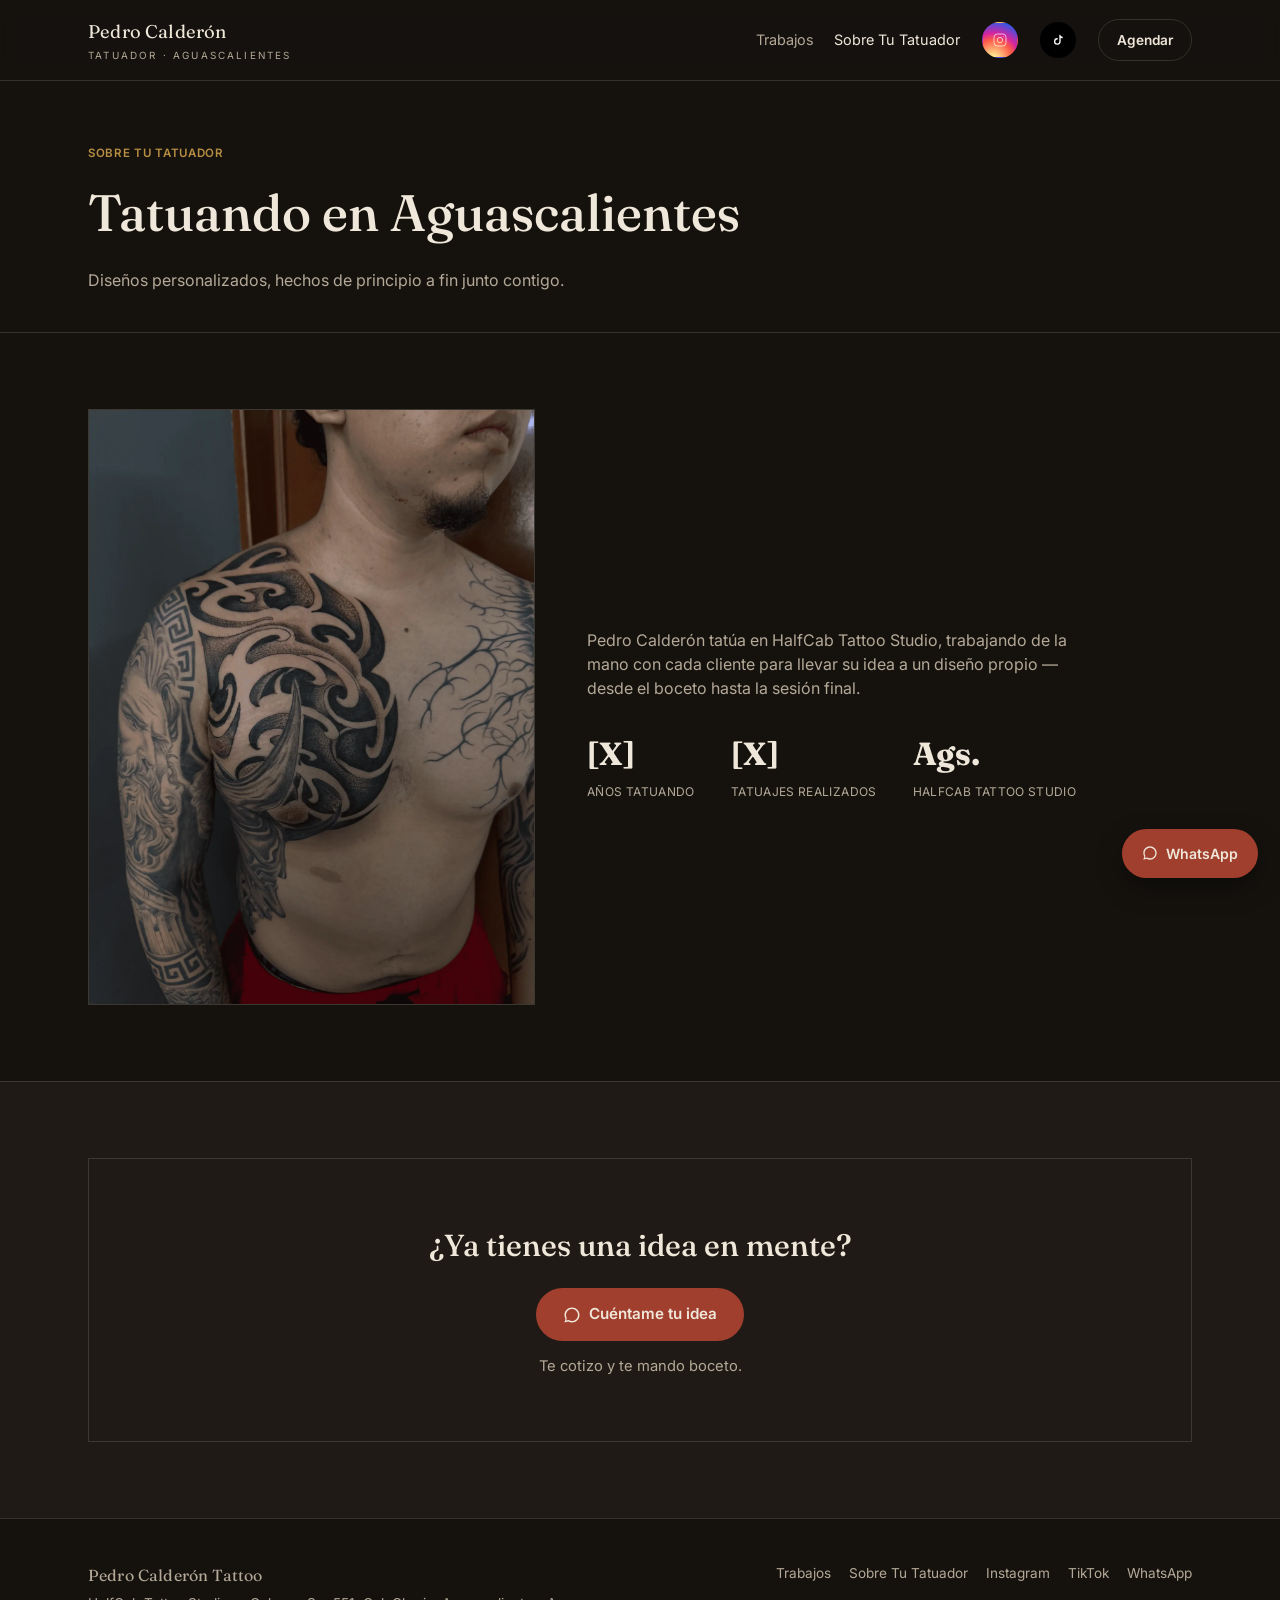
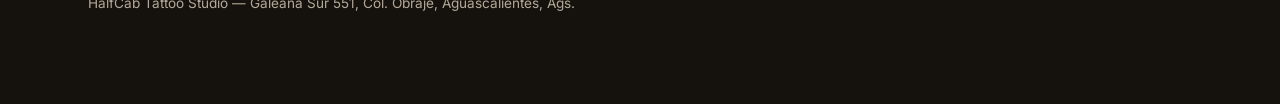
==== sobre-tu-tatuador.html @ e1757026 "style: botones de Instagram y TikTok con colores de marca Co-Authored-By: Claude Sonnet 5 <noreply@a" ====
<!DOCTYPE html>
<html lang="es-MX">
<head>
<meta charset="UTF-8">
<meta name="viewport" content="width=device-width, initial-scale=1.0">
<title>Sobre Tu Tatuador — Pedro Calderón Tattoo | Aguascalientes</title>
<meta name="description" content="Conoce a Pedro Calderón, tatuador en HalfCab Tattoo Studio, Aguascalientes. Diseños personalizados de principio a fin.">
<meta name="robots" content="index, follow">
<link rel="preconnect" href="https://fonts.googleapis.com">
<link rel="preconnect" href="https://fonts.gstatic.com" crossorigin>
<link href="https://fonts.googleapis.com/css2?family=Fraunces:ital,opsz,wght@0,9..144,400;0,9..144,500;0,9..144,600;1,9..144,500&family=Inter:wght@400;500;600;700&display=swap" rel="stylesheet">
<link rel="stylesheet" href="style.css">

<meta property="og:title" content="Sobre Tu Tatuador — Pedro Calderón Tattoo">
<meta property="og:description" content="Conoce a Pedro Calderón, tatuador en HalfCab Tattoo Studio, Aguascalientes.">
<meta property="og:image" content="https://pedrocalderontattoo.com.mx/gallery/tatuaje-tribal-hombro-pecho-aguascalientes.webp">
<meta property="og:type" content="website">
<meta property="og:url" content="https://pedrocalderontattoo.com.mx/sobre-tu-tatuador.html">
</head>
<body>

<header>
  <div class="wrap">
    <nav>
      <a class="wordmark" href="index.html">Pedro Calderón<span>TATUADOR · AGUASCALIENTES</span></a>
      <div class="nav-links">
        <div class="nav-text-links">
          <a href="trabajos.html">Trabajos</a>
          <a href="sobre-tu-tatuador.html" class="active">Sobre Tu Tatuador</a>
        </div>
        <a class="icon-link ig" href="https://www.instagram.com/pedrocaldentattoo/" target="_blank" rel="noopener" aria-label="Instagram">
          <svg viewBox="0 0 24 24"><rect x="3" y="3" width="18" height="18" rx="5"/><circle cx="12" cy="12" r="4"/><circle cx="17.2" cy="6.8" r="0.6" fill="currentColor" stroke="none"/></svg>
        </a>
        <a class="icon-link tiktok" href="https://www.tiktok.com/@pedrocalderontattoo" target="_blank" rel="noopener" aria-label="TikTok">
          <svg viewBox="0 0 24 24"><path d="M14 4v10.2a3 3 0 1 1-2.4-2.94V9.2A5 5 0 1 0 16 14V8.6a6 6 0 0 0 3 .8V7.3a4 4 0 0 1-2.6-1.3A4 4 0 0 1 15.4 4H14z"/></svg>
        </a>
        <a class="btn ghost" href="index.html#agendar" style="padding:10px 18px;font-size:0.85rem;">Agendar</a>
      </div>
    </nav>
  </div>
</header>

<section class="page-head">
  <div class="wrap">
    <div class="eyebrow">SOBRE TU TATUADOR</div>
    <h1>Tatuando en Aguascalientes</h1>
    <p>Diseños personalizados, hechos de principio a fin junto contigo.</p>
  </div>
</section>

<section class="section">
  <div class="wrap about-grid">
    <div class="about-art">
      <img src="gallery/tatuaje-tribal-hombro-pecho-aguascalientes.webp" alt="Tatuaje tribal blackwork en hombro y pecho, por Pedro Calderón" loading="lazy">
    </div>
    <div class="about">
      <p>Pedro Calderón tatúa en HalfCab Tattoo Studio, trabajando de la mano con cada cliente para llevar su idea a un diseño propio — desde el boceto hasta la sesión final.</p>
      <div class="stat-row">
        <div class="stat"><b>[X]</b><span>AÑOS TATUANDO</span></div>
        <div class="stat"><b>[X]</b><span>TATUAJES REALIZADOS</span></div>
        <div class="stat"><b>Ags.</b><span>HALFCAB TATTOO STUDIO</span></div>
      </div>
    </div>
  </div>
</section>

<section class="section" style="background:var(--bg-alt);border-top:1px solid var(--line);">
  <div class="wrap">
    <div class="cta-band">
      <h3>¿Ya tienes una idea en mente?</h3>
      <a class="btn" href="https://wa.me/524491995049?text=Hola%20Pedro%2C%20vi%20tu%20p%C3%A1gina%20y%20quiero%20agendar%20una%20cita" target="_blank" rel="noopener">
        <svg width="18" height="18" viewBox="0 0 24 24" fill="currentColor"><path d="M12 2C6.48 2 2 6.48 2 12c0 1.85.5 3.58 1.36 5.08L2 22l5.1-1.34A9.94 9.94 0 0 0 12 22c5.52 0 10-4.48 10-10S17.52 2 12 2zm0 18c-1.6 0-3.1-.44-4.38-1.2l-.31-.19-3.03.8.81-2.95-.2-.3A7.94 7.94 0 0 1 4 12c0-4.41 3.59-8 8-8s8 3.59 8 8-3.59 8-8 8z"/></svg>
        Cuéntame tu idea
      </a>
      <p class="cta-note">Te cotizo y te mando boceto.</p>
    </div>
  </div>
</section>

<footer>
  <div class="wrap foot-grid">
    <div>
      <div class="wordmark" style="font-size:1rem;">Pedro Calderón Tattoo</div>
      <p style="margin:6px 0 0;">HalfCab Tattoo Studio — Galeana Sur 551, Col. Obraje, Aguascalientes, Ags.</p>
    </div>
    <div class="foot-links">
      <a href="trabajos.html">Trabajos</a>
      <a href="sobre-tu-tatuador.html">Sobre Tu Tatuador</a>
      <a href="https://www.instagram.com/pedrocaldentattoo/" target="_blank" rel="noopener">Instagram</a>
      <a href="https://www.tiktok.com/@pedrocalderontattoo" target="_blank" rel="noopener">TikTok</a>
      <a href="https://wa.me/524491995049" target="_blank" rel="noopener">WhatsApp</a>
    </div>
  </div>
</footer>

<a class="fab" href="https://wa.me/524491995049?text=Hola%20Pedro%2C%20vi%20tu%20p%C3%A1gina%20y%20quiero%20agendar%20una%20cita" target="_blank" rel="noopener">
  <svg width="16" height="16" viewBox="0 0 24 24" fill="currentColor"><path d="M12 2C6.48 2 2 6.48 2 12c0 1.85.5 3.58 1.36 5.08L2 22l5.1-1.34A9.94 9.94 0 0 0 12 22c5.52 0 10-4.48 10-10S17.52 2 12 2zm0 18c-1.6 0-3.1-.44-4.38-1.2l-.31-.19-3.03.8.81-2.95-.2-.3A7.94 7.94 0 0 1 4 12c0-4.41 3.59-8 8-8s8 3.59 8 8-3.59 8-8 8z"/></svg>
  WhatsApp
</a>

</body>
</html>
---- style.css ----
:root{
  --bg:#15120e;
  --bg-alt:#1f1a15;
  --ink:#efe7d9;
  --ink-dim:#b4a998;
  --accent:#a13f2e;
  --accent-soft:#c05a44;
  --brass:#b78e42;
  --line:rgba(239,231,217,0.14);
  --font-display:'Fraunces', Georgia, 'Times New Roman', serif;
  --font-body:'Inter', -apple-system, BlinkMacSystemFont, 'Segoe UI', Roboto, sans-serif;
}
@media (prefers-color-scheme: dark){
  :root:not([data-theme="light"]){
    --bg:#15120e; --bg-alt:#1f1a15; --ink:#efe7d9; --ink-dim:#b4a998;
    --accent:#a13f2e; --accent-soft:#c05a44; --brass:#b78e42; --line:rgba(239,231,217,0.14);
  }
}
:root[data-theme="dark"]{
  --bg:#15120e; --bg-alt:#1f1a15; --ink:#efe7d9; --ink-dim:#b4a998;
  --accent:#a13f2e; --accent-soft:#c05a44; --brass:#b78e42; --line:rgba(239,231,217,0.14);
}
*{box-sizing:border-box;}
html{scroll-behavior:smooth;}
body{
  margin:0;
  background:var(--bg);
  color:var(--ink);
  font-family:var(--font-body);
  line-height:1.5;
  overflow-x:hidden;
}
img,svg,video{max-width:100%;display:block;}
a{color:inherit;}
.wrap{max-width:1160px;margin:0 auto;padding:0 28px;}
.eyebrow{
  font-size:0.72rem;
  letter-spacing:0.06em;
  color:var(--brass);
  font-weight:600;
}
h1,h2,h3{font-family:var(--font-display);font-weight:500;margin:0;color:var(--ink);}
.btn{
  display:inline-flex;
  align-items:center;
  gap:8px;
  padding:14px 26px;
  border-radius:999px;
  background:var(--accent);
  color:var(--ink);
  text-decoration:none;
  font-weight:600;
  font-size:0.95rem;
  border:1px solid transparent;
  transition:background .2s ease, transform .2s ease;
}
.btn:hover{background:var(--accent-soft);transform:translateY(-1px);}
.btn.ghost{
  background:transparent;
  border:1px solid var(--line);
  color:var(--ink);
}
.btn.ghost:hover{border-color:var(--brass);}
.btn svg{width:18px;height:18px;}

/* NAV */
header{
  position:sticky;top:0;z-index:40;
  background:rgba(21,18,14,0.86);
  backdrop-filter:blur(8px);
  border-bottom:1px solid var(--line);
}
nav{
  display:flex;align-items:center;justify-content:space-between;
  padding:18px 0;flex-wrap:wrap;gap:14px;
}
.wordmark{
  font-family:var(--font-display);
  font-size:1.15rem;
  letter-spacing:0.01em;
  text-decoration:none;
}
.wordmark span{display:block;font-family:var(--font-body);font-size:0.62rem;letter-spacing:0.22em;color:var(--ink-dim);margin-top:2px;}
.nav-links{display:flex;align-items:center;gap:22px;flex-wrap:wrap;}
.nav-text-links{display:flex;gap:20px;align-items:center;}
.nav-text-links a{text-decoration:none;font-size:0.9rem;color:var(--ink-dim);transition:color .2s ease;}
.nav-text-links a:hover,.nav-text-links a.active{color:var(--ink);}
.icon-link{
  width:36px;height:36px;border:1px solid var(--line);border-radius:50%;
  display:flex;align-items:center;justify-content:center;
  text-decoration:none;transition:border-color .2s ease;
}
.icon-link:hover{border-color:var(--brass);}
.icon-link svg{width:16px;height:16px;stroke:var(--ink);fill:none;}

/* Brand-colored platform buttons */
.icon-link.ig{
  border-color:transparent;
  background:radial-gradient(circle at 30% 107%, #fdf497 0%, #fdf497 5%, #fd5949 45%, #d6249f 60%, #285aeb 90%);
}
.icon-link.ig svg{stroke:#fff;}
.icon-link.ig svg circle[fill="currentColor"]{fill:#fff;}
.icon-link.tiktok{
  border-color:transparent;
  background:#000;
}
.icon-link.tiktok svg{stroke:none;fill:#fff;}
.icon-link.ig:hover,.icon-link.tiktok:hover{border-color:transparent;transform:translateY(-1px);}

/* HERO (home) */
.hero{
  padding:88px 0 70px;
  position:relative;
}
.hero-grid{
  display:grid;
  grid-template-columns:1.1fr 0.9fr;
  gap:48px;
  align-items:center;
}
.hero h1{
  font-size:clamp(2.6rem,5vw,4.1rem);
  line-height:1.04;
  margin:14px 0 22px;
}
.hero p{
  color:var(--ink-dim);
  font-size:1.05rem;
  max-width:46ch;
  margin:0 0 30px;
}
.hero-cta{display:flex;gap:14px;flex-wrap:wrap;}
.hero-art{
  position:relative;
  aspect-ratio:4/5;
  background:var(--bg-alt);
  border:1px solid var(--line);
  transform:rotate(1.2deg);
  overflow:hidden;
}
.hero-art img{width:100%;height:100%;object-fit:cover;}

/* PAGE HEAD (Trabajos / Sobre Tu Tatuador) */
.page-head{padding:64px 0 40px;border-bottom:1px solid var(--line);}
.page-head h1{font-size:clamp(2.2rem,4vw,3.2rem);margin:12px 0 0;}
.page-head p{color:var(--ink-dim);max-width:56ch;margin:16px 0 0;font-size:1rem;}

/* SECTION HEADS */
.section{padding:76px 0;}
.section-head{
  display:flex;justify-content:space-between;align-items:flex-end;
  gap:20px;margin-bottom:38px;border-bottom:1px solid var(--line);padding-bottom:22px;
}
.section-head h2{font-size:clamp(1.7rem,3vw,2.3rem);}
.section-head p{color:var(--ink-dim);max-width:38ch;font-size:0.92rem;margin:6px 0 0;}

/* GALLERY — masonry via CSS columns, fed from gallery.json */
.gallery{
  column-count:2;
  column-gap:2px;
}
@media (min-width:700px){
  .gallery{column-count:3;}
}
.g-item{
  break-inside:avoid;
  margin-bottom:2px;
  position:relative;
  overflow:hidden;
  background:var(--bg-alt);
}
.g-item img,.g-item video{
  width:100%;
  height:auto;
  display:block;
  transition:transform .35s ease;
}
.g-item:hover img,.g-item:hover video{transform:scale(1.035);}
.g-item .cap{
  position:absolute;bottom:0;left:0;right:0;
  padding:22px 12px 10px;
  font-size:0.7rem;color:var(--ink);letter-spacing:0.03em;
  background:linear-gradient(to top, rgba(0,0,0,0.65), transparent);
  opacity:0;transition:opacity .25s ease;
}
.g-item:hover .cap{opacity:1;}
.gallery-note{
  margin-top:16px;font-size:0.8rem;color:var(--ink-dim);font-style:italic;
}
.gallery-empty{
  color:var(--ink-dim);font-size:0.9rem;padding:40px 0;text-align:center;
  border:1px dashed var(--line);
}

/* ABOUT / SOBRE TU TATUADOR */
.about-grid{
  display:grid;grid-template-columns:0.85fr 1.15fr;gap:52px;align-items:center;
}
.about-art{
  aspect-ratio:3/4;background:var(--bg-alt);border:1px solid var(--line);
  overflow:hidden;
}
.about-art img{width:100%;height:100%;object-fit:cover;}
.about p{color:var(--ink-dim);font-size:1rem;max-width:52ch;}
.stat-row{display:flex;gap:36px;margin-top:30px;flex-wrap:wrap;}
.stat b{display:block;font-family:var(--font-display);font-size:2rem;color:var(--ink);}
.stat span{font-size:0.75rem;color:var(--ink-dim);letter-spacing:0.03em;}

/* UBICACIÓN */
.location-grid{
  display:grid;grid-template-columns:1fr 1fr;gap:2px;background:var(--line);
  border:1px solid var(--line);
}
.location-map{aspect-ratio:4/3;background:var(--bg-alt);}
.location-map iframe{width:100%;height:100%;border:0;filter:grayscale(0.25) contrast(1.05);}
.location-info{background:var(--bg-alt);padding:36px;display:flex;flex-direction:column;justify-content:center;gap:16px;}
.location-info h3{font-size:1.4rem;font-weight:500;}
.location-info p{color:var(--ink-dim);font-size:0.95rem;margin:0;}
.location-info .btn{width:fit-content;}

/* SÍGUEME — simplified: icon + link + handle only */
.social-simple-grid{display:flex;gap:40px;flex-wrap:wrap;}
.social-simple{display:flex;align-items:center;gap:16px;text-decoration:none;}
.social-simple .icon-link{width:54px;height:54px;flex-shrink:0;}
.social-simple .icon-link svg{width:22px;height:22px;}
.social-simple-label b{display:block;font-family:var(--font-display);font-size:1.1rem;font-weight:500;}
.social-simple-label span{display:block;color:var(--ink-dim);font-size:0.88rem;margin-top:2px;}
.social-simple:hover .icon-link{border-color:var(--brass);}
.social-simple:hover .social-simple-label b{color:var(--brass);}
.social-simple:hover .icon-link.ig,.social-simple:hover .icon-link.tiktok{border-color:transparent;filter:brightness(1.08);}

/* CÓMO AGENDAR — simplified CTA band, no step boxes */
.cta-band{
  margin-top:0;padding:64px 40px;background:var(--bg-alt);border:1px solid var(--line);
  display:flex;flex-direction:column;align-items:center;text-align:center;gap:20px;
}
.cta-band h3{font-size:clamp(1.5rem,3vw,1.9rem);max-width:28ch;}
.cta-note{color:var(--ink-dim);font-size:0.92rem;margin:-6px 0 0;}

footer{border-top:1px solid var(--line);padding:44px 0 90px;}
.foot-grid{display:flex;justify-content:space-between;flex-wrap:wrap;gap:24px;font-size:0.85rem;color:var(--ink-dim);}
.foot-grid a{text-decoration:none;}
.foot-grid a:hover{color:var(--ink);}
.foot-links{display:flex;gap:18px;flex-wrap:wrap;}

.fab{
  position:fixed;bottom:22px;right:22px;z-index:50;
  background:var(--accent);color:var(--ink);border-radius:999px;
  padding:14px 20px;text-decoration:none;font-weight:600;font-size:0.88rem;
  display:flex;align-items:center;gap:8px;
  box-shadow:0 10px 26px rgba(0,0,0,0.4);
}
.fab:hover{background:var(--accent-soft);}

@media (max-width:860px){
  .hero-grid,.about-grid{grid-template-columns:1fr;}
  .hero-art{order:-1;}
  .location-grid{grid-template-columns:1fr;}
  .social-simple-grid{gap:26px;}
}
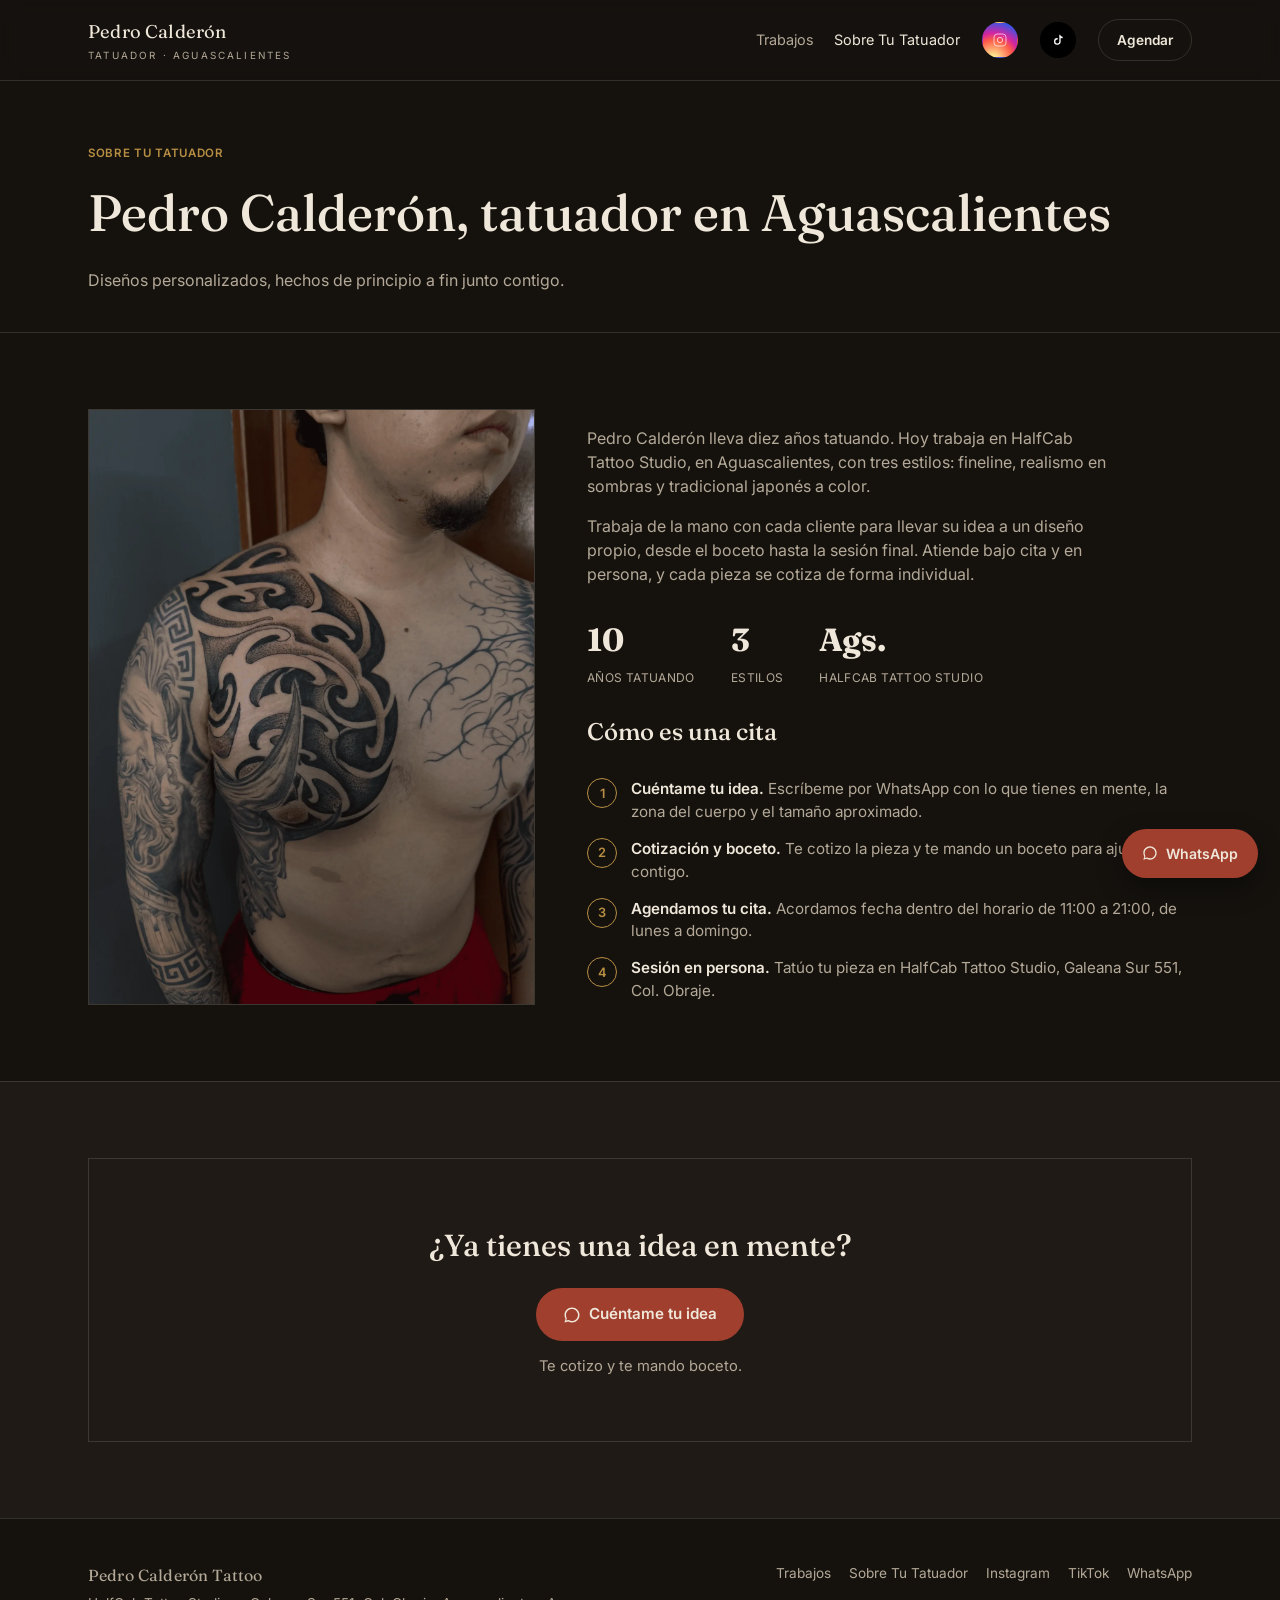
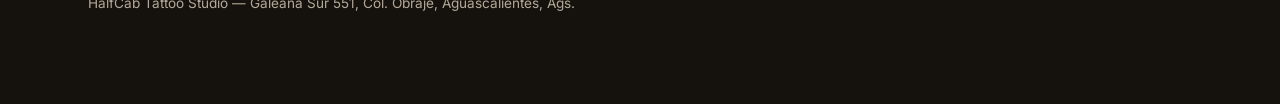
==== commit 6c86c56f: "feat: carrusel aleatorio, estilos, trabajo reciente, TikTok (videos.json), reseñas, FAQ, JSON-LD, si" ====
--- a/sobre-tu-tatuador.html
+++ b/sobre-tu-tatuador.html
@@ -4,8 +4,10 @@
 <meta charset="UTF-8">
 <meta name="viewport" content="width=device-width, initial-scale=1.0">
 <title>Sobre Tu Tatuador — Pedro Calderón Tattoo | Aguascalientes</title>
-<meta name="description" content="Conoce a Pedro Calderón, tatuador en HalfCab Tattoo Studio, Aguascalientes. Diseños personalizados de principio a fin.">
+<meta name="description" content="Conoce a Pedro Calderón, tatuador en Aguascalientes con 10 años de experiencia. Fineline, realismo en sombras y tradicional japonés a color, bajo cita y en persona.">
 <meta name="robots" content="index, follow">
+<meta name="theme-color" content="#15120e">
+<link rel="canonical" href="https://pedrocalderontattoo.com.mx/sobre-tu-tatuador.html">
 <link rel="preconnect" href="https://fonts.googleapis.com">
 <link rel="preconnect" href="https://fonts.gstatic.com" crossorigin>
 <link href="https://fonts.googleapis.com/css2?family=Fraunces:ital,opsz,wght@0,9..144,400;0,9..144,500;0,9..144,600;1,9..144,500&family=Inter:wght@400;500;600;700&display=swap" rel="stylesheet">
@@ -16,13 +18,40 @@
 <meta property="og:image" content="https://pedrocalderontattoo.com.mx/gallery/tatuaje-tribal-hombro-pecho-aguascalientes.webp">
 <meta property="og:type" content="website">
 <meta property="og:url" content="https://pedrocalderontattoo.com.mx/sobre-tu-tatuador.html">
+<meta property="og:locale" content="es_MX">
+<meta property="og:site_name" content="Pedro Calderón Tattoo">
+<meta name="twitter:card" content="summary_large_image">
+
+<script type="application/ld+json">
+{
+  "@context": "https://schema.org",
+  "@graph": [
+    {
+      "@type": "BreadcrumbList",
+      "itemListElement": [
+        { "@type": "ListItem", "position": 1, "name": "Inicio", "item": "https://pedrocalderontattoo.com.mx/" },
+        { "@type": "ListItem", "position": 2, "name": "Sobre Tu Tatuador", "item": "https://pedrocalderontattoo.com.mx/sobre-tu-tatuador.html" }
+      ]
+    },
+    {
+      "@type": "AboutPage",
+      "@id": "https://pedrocalderontattoo.com.mx/sobre-tu-tatuador.html#pagina",
+      "url": "https://pedrocalderontattoo.com.mx/sobre-tu-tatuador.html",
+      "name": "Sobre Tu Tatuador — Pedro Calderón Tattoo",
+      "inLanguage": "es-MX",
+      "isPartOf": { "@id": "https://pedrocalderontattoo.com.mx/#website" },
+      "mainEntity": { "@id": "https://pedrocalderontattoo.com.mx/#pedro" }
+    }
+  ]
+}
+</script>
 </head>
 <body>
 
 <header>
   <div class="wrap">
     <nav>
-      <a class="wordmark" href="index.html">Pedro Calderón<span>TATUADOR · AGUASCALIENTES</span></a>
+      <a class="wordmark" href="/">Pedro Calderón<span>TATUADOR · AGUASCALIENTES</span></a>
       <div class="nav-links">
         <div class="nav-text-links">
           <a href="trabajos.html">Trabajos</a>
@@ -43,7 +72,7 @@
 <section class="page-head">
   <div class="wrap">
     <div class="eyebrow">SOBRE TU TATUADOR</div>
-    <h1>Tatuando en Aguascalientes</h1>
+    <h1>Pedro Calderón, tatuador en Aguascalientes</h1>
     <p>Diseños personalizados, hechos de principio a fin junto contigo.</p>
   </div>
 </section>
@@ -51,15 +80,24 @@
 <section class="section">
   <div class="wrap about-grid">
     <div class="about-art">
-      <img src="gallery/tatuaje-tribal-hombro-pecho-aguascalientes.webp" alt="Tatuaje tribal blackwork en hombro y pecho, por Pedro Calderón" loading="lazy">
+      <img src="gallery/tatuaje-tribal-hombro-pecho-aguascalientes.webp" alt="Tatuaje tribal blackwork en hombro y pecho, por Pedro Calderón" width="1400" height="1866" decoding="async">
     </div>
     <div class="about">
-      <p>Pedro Calderón tatúa en HalfCab Tattoo Studio, trabajando de la mano con cada cliente para llevar su idea a un diseño propio — desde el boceto hasta la sesión final.</p>
+      <p>Pedro Calderón lleva diez años tatuando. Hoy trabaja en HalfCab Tattoo Studio, en Aguascalientes, con tres estilos: fineline, realismo en sombras y tradicional japonés a color.</p>
+      <p>Trabaja de la mano con cada cliente para llevar su idea a un diseño propio, desde el boceto hasta la sesión final. Atiende bajo cita y en persona, y cada pieza se cotiza de forma individual.</p>
       <div class="stat-row">
-        <div class="stat"><b>[X]</b><span>AÑOS TATUANDO</span></div>
-        <div class="stat"><b>[X]</b><span>TATUAJES REALIZADOS</span></div>
+        <div class="stat"><b>10</b><span>AÑOS TATUANDO</span></div>
+        <div class="stat"><b>3</b><span>ESTILOS</span></div>
         <div class="stat"><b>Ags.</b><span>HALFCAB TATTOO STUDIO</span></div>
       </div>
+
+      <h2>Cómo es una cita</h2>
+      <ol class="steps">
+        <li><span><b>Cuéntame tu idea.</b> Escríbeme por WhatsApp con lo que tienes en mente, la zona del cuerpo y el tamaño aproximado.</span></li>
+        <li><span><b>Cotización y boceto.</b> Te cotizo la pieza y te mando un boceto para ajustarlo contigo.</span></li>
+        <li><span><b>Agendamos tu cita.</b> Acordamos fecha dentro del horario de 11:00 a 21:00, de lunes a domingo.</span></li>
+        <li><span><b>Sesión en persona.</b> Tatúo tu pieza en HalfCab Tattoo Studio, Galeana Sur 551, Col. Obraje.</span></li>
+      </ol>
     </div>
   </div>
 </section>
--- a/style.css
+++ b/style.css
@@ -258,3 +258,133 @@
   .location-grid{grid-template-columns:1fr;}
   .social-simple-grid{gap:26px;}
 }
+
+/* ===== Nuevo diseño: carrusel, estilos, tira de trabajos, TikTok, reseñas, FAQ ===== */
+.hero-tag{
+  font-family:var(--font-display);font-style:italic;font-size:1.35rem;
+  color:var(--brass);margin:0 0 14px;max-width:none;
+}
+
+/* Carrusel */
+.carousel{position:relative;}
+.carousel .slide{
+  position:absolute;inset:0;margin:0;opacity:0;
+  transition:opacity .7s ease;
+}
+.carousel .slide.on{opacity:1;z-index:1;}
+.carousel .slide figcaption{
+  position:absolute;left:0;right:0;bottom:0;
+  padding:30px 14px 12px;font-size:0.74rem;letter-spacing:0.03em;color:var(--ink);
+  background:linear-gradient(to top, rgba(0,0,0,0.7), transparent);
+}
+.car-ctrl{
+  position:absolute;top:10px;right:10px;z-index:3;
+  display:flex;align-items:center;gap:4px;
+  background:rgba(21,18,14,0.78);border:1px solid var(--line);
+  border-radius:999px;padding:4px 8px;
+}
+.car-ctrl[hidden]{display:none;}
+.car-ctrl button{
+  background:none;border:0;color:var(--ink);cursor:pointer;
+  min-width:28px;height:28px;border-radius:50%;font-size:0.8rem;line-height:1;
+}
+.car-ctrl button:hover{color:var(--brass);}
+.car-ctrl button:focus-visible{outline:2px solid var(--brass);outline-offset:1px;}
+.car-dots{display:flex;gap:2px;align-items:center;}
+.car-dots button{min-width:18px;height:18px;position:relative;}
+.car-dots button::after{
+  content:"";position:absolute;left:50%;top:50%;width:7px;height:7px;
+  transform:translate(-50%,-50%);border-radius:50%;
+  background:rgba(239,231,217,0.4);
+}
+.car-dots button.on::after{background:var(--brass);}
+
+/* Estilos */
+.style-grid{display:grid;grid-template-columns:repeat(3,1fr);gap:2px;background:var(--line);border:1px solid var(--line);}
+.style-card{background:var(--bg);padding:34px 30px;}
+.style-num{font-size:0.72rem;letter-spacing:0.1em;color:var(--brass);font-weight:600;}
+.style-card h3{font-size:1.4rem;margin:10px 0 12px;}
+.style-card p{color:var(--ink-dim);font-size:0.95rem;margin:0;}
+.style-note{margin:22px 0 0;color:var(--ink-dim);font-size:0.92rem;}
+.style-note a{color:var(--ink);text-decoration-color:var(--brass);text-underline-offset:3px;}
+
+/* Tira de trabajo reciente */
+.tiles{display:grid;grid-template-columns:repeat(auto-fill,minmax(190px,1fr));gap:2px;}
+.tile{display:block;aspect-ratio:3/4;overflow:hidden;background:var(--bg);}
+.tile img{width:100%;height:100%;object-fit:cover;transition:transform .35s ease;}
+.tile:hover img{transform:scale(1.04);}
+.section-head .btn{flex-shrink:0;padding:10px 18px;font-size:0.85rem;}
+
+/* Mira el proceso (TikTok) */
+.vids{display:grid;grid-template-columns:repeat(3,1fr);gap:14px;max-width:820px;}
+.vid{
+  position:relative;display:block;aspect-ratio:9/16;overflow:hidden;
+  background:var(--bg-alt);border:1px solid var(--line);text-decoration:none;
+}
+.vid img{width:100%;height:100%;object-fit:cover;}
+.vid b{
+  position:absolute;left:0;right:0;bottom:0;padding:34px 12px 12px;
+  font-size:0.8rem;font-weight:600;color:var(--ink);
+  background:linear-gradient(to top, rgba(0,0,0,0.78), transparent);
+}
+.vid .play{
+  position:absolute;left:50%;top:50%;transform:translate(-50%,-50%);
+  width:54px;height:54px;border-radius:50%;background:rgba(0,0,0,0.6);
+  display:flex;align-items:center;justify-content:center;font-size:1.1rem;color:#fff;
+}
+.vid-ph{
+  position:absolute;inset:0;display:flex;align-items:center;justify-content:center;
+  font-size:0.75rem;letter-spacing:0.14em;text-transform:uppercase;color:var(--ink-dim);
+}
+.vid:hover{border-color:var(--brass);}
+
+/* Reseñas */
+.reviews{display:grid;grid-template-columns:1.4fr 1fr 1fr;gap:2px;background:var(--line);border:1px solid var(--line);}
+.review{background:var(--bg);padding:32px 28px;margin:0;}
+.review-main p{font-family:var(--font-display);font-size:1.7rem;line-height:1.25;margin:0 0 18px;}
+.review-main footer{border:0;padding:0;font-size:0.82rem;color:var(--ink-dim);}
+.review-sum h3{font-size:1.1rem;margin-bottom:10px;}
+.review-sum p{color:var(--ink-dim);font-size:0.92rem;margin:0;}
+.review-note{margin:16px 0 0;font-size:0.78rem;color:var(--ink-dim);font-style:italic;}
+
+/* Ubicación: horario */
+.location-info .hours{color:var(--ink);}
+
+/* FAQ */
+.faq-wrap{max-width:820px;}
+.faq{border-bottom:1px solid var(--line);}
+.faq summary{
+  cursor:pointer;list-style:none;padding:20px 0;
+  font-family:var(--font-display);font-size:1.15rem;
+  display:flex;justify-content:space-between;gap:16px;
+}
+.faq summary::-webkit-details-marker{display:none;}
+.faq summary::after{content:"+";color:var(--brass);font-family:var(--font-body);}
+.faq[open] summary::after{content:"–";}
+.faq p{margin:0 0 20px;color:var(--ink-dim);max-width:62ch;}
+
+/* Sobre Tu Tatuador: pasos */
+.steps{list-style:none;margin:28px 0 0;padding:0;display:grid;gap:14px;counter-reset:s;}
+.steps li{counter-increment:s;display:flex;gap:14px;align-items:flex-start;color:var(--ink-dim);font-size:0.95rem;}
+.steps li::before{
+  content:counter(s);flex:0 0 28px;height:28px;border-radius:50%;
+  border:1px solid var(--brass);color:var(--brass);
+  display:flex;align-items:center;justify-content:center;font-size:0.8rem;font-weight:600;
+}
+.steps li b{color:var(--ink);font-weight:600;}
+.about h2{font-size:1.5rem;margin:26px 0 8px;}
+
+@media (max-width:860px){
+  .style-grid,.reviews{grid-template-columns:1fr;}
+  .vids{grid-template-columns:repeat(3,minmax(0,1fr));gap:8px;}
+  .section-head{flex-wrap:wrap;}
+}
+@media (prefers-reduced-motion: reduce){
+  .carousel .slide{transition:none;}
+  .tile img,.g-item img,.g-item video{transition:none;}
+  html{scroll-behavior:auto;}
+}
+@media (max-width:520px){
+  .vid-ph{font-size:0.58rem;letter-spacing:0.04em;}
+  .vid b{font-size:0.68rem;padding:26px 8px 8px;}
+}
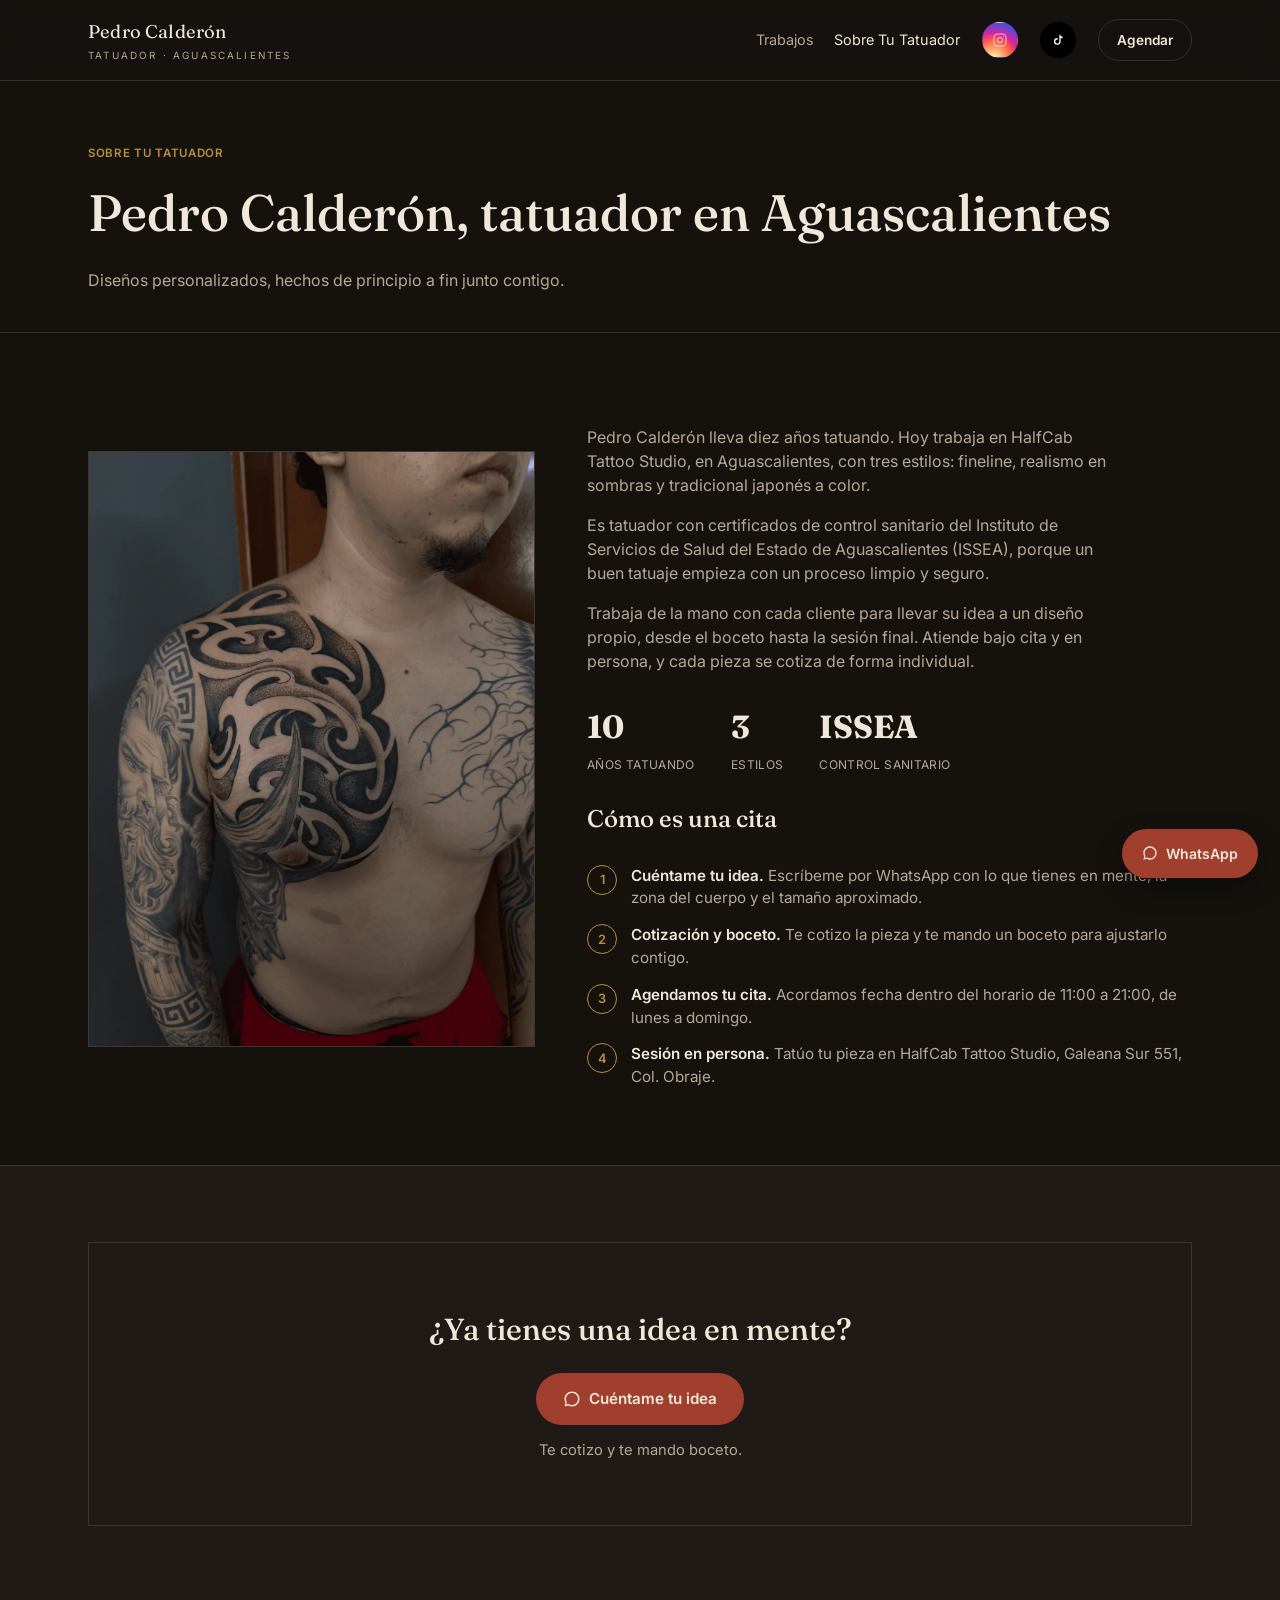
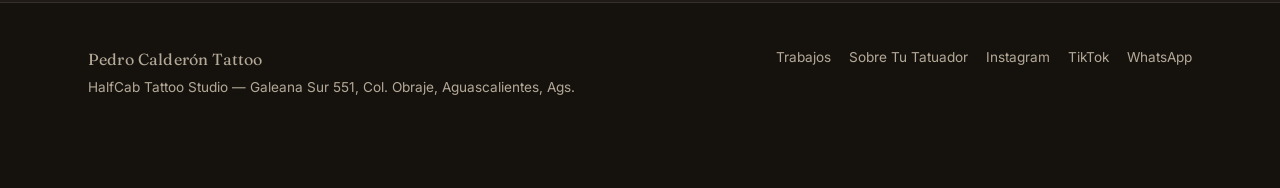
==== commit de0a8477: "feat: control sanitario ISSEA en Sobre Tu Tatuador y FAQ Co-Authored-By: Claude Sonnet 5.5 <noreply@" ====
--- a/sobre-tu-tatuador.html
+++ b/sobre-tu-tatuador.html
@@ -4,7 +4,7 @@
 <meta charset="UTF-8">
 <meta name="viewport" content="width=device-width, initial-scale=1.0">
 <title>Sobre Tu Tatuador — Pedro Calderón Tattoo | Aguascalientes</title>
-<meta name="description" content="Conoce a Pedro Calderón, tatuador en Aguascalientes con 10 años de experiencia. Fineline, realismo en sombras y tradicional japonés a color, bajo cita y en persona.">
+<meta name="description" content="Conoce a Pedro Calderón, tatuador en Aguascalientes con 10 años de experiencia. Fineline, realismo en sombras y tradicional japonés a color. Con certificados de control sanitario del ISSEA.">
 <meta name="robots" content="index, follow">
 <meta name="theme-color" content="#15120e">
 <link rel="canonical" href="https://pedrocalderontattoo.com.mx/sobre-tu-tatuador.html">
@@ -84,11 +84,12 @@
     </div>
     <div class="about">
       <p>Pedro Calderón lleva diez años tatuando. Hoy trabaja en HalfCab Tattoo Studio, en Aguascalientes, con tres estilos: fineline, realismo en sombras y tradicional japonés a color.</p>
+      <p>Es tatuador con certificados de control sanitario del Instituto de Servicios de Salud del Estado de Aguascalientes (ISSEA), porque un buen tatuaje empieza con un proceso limpio y seguro.</p>
       <p>Trabaja de la mano con cada cliente para llevar su idea a un diseño propio, desde el boceto hasta la sesión final. Atiende bajo cita y en persona, y cada pieza se cotiza de forma individual.</p>
       <div class="stat-row">
         <div class="stat"><b>10</b><span>AÑOS TATUANDO</span></div>
         <div class="stat"><b>3</b><span>ESTILOS</span></div>
-        <div class="stat"><b>Ags.</b><span>HALFCAB TATTOO STUDIO</span></div>
+        <div class="stat"><b>ISSEA</b><span>CONTROL SANITARIO</span></div>
       </div>
 
       <h2>Cómo es una cita</h2>
--- a/style.css
+++ b/style.css
@@ -388,3 +388,6 @@
   .vid-ph{font-size:0.58rem;letter-spacing:0.04em;}
   .vid b{font-size:0.68rem;padding:26px 8px 8px;}
 }
+
+/* El carrusel espera un instante a elegir su foto de inicio al azar (solo con JavaScript) */
+.carousel.pending .slide{opacity:0 !important;transition:none;}
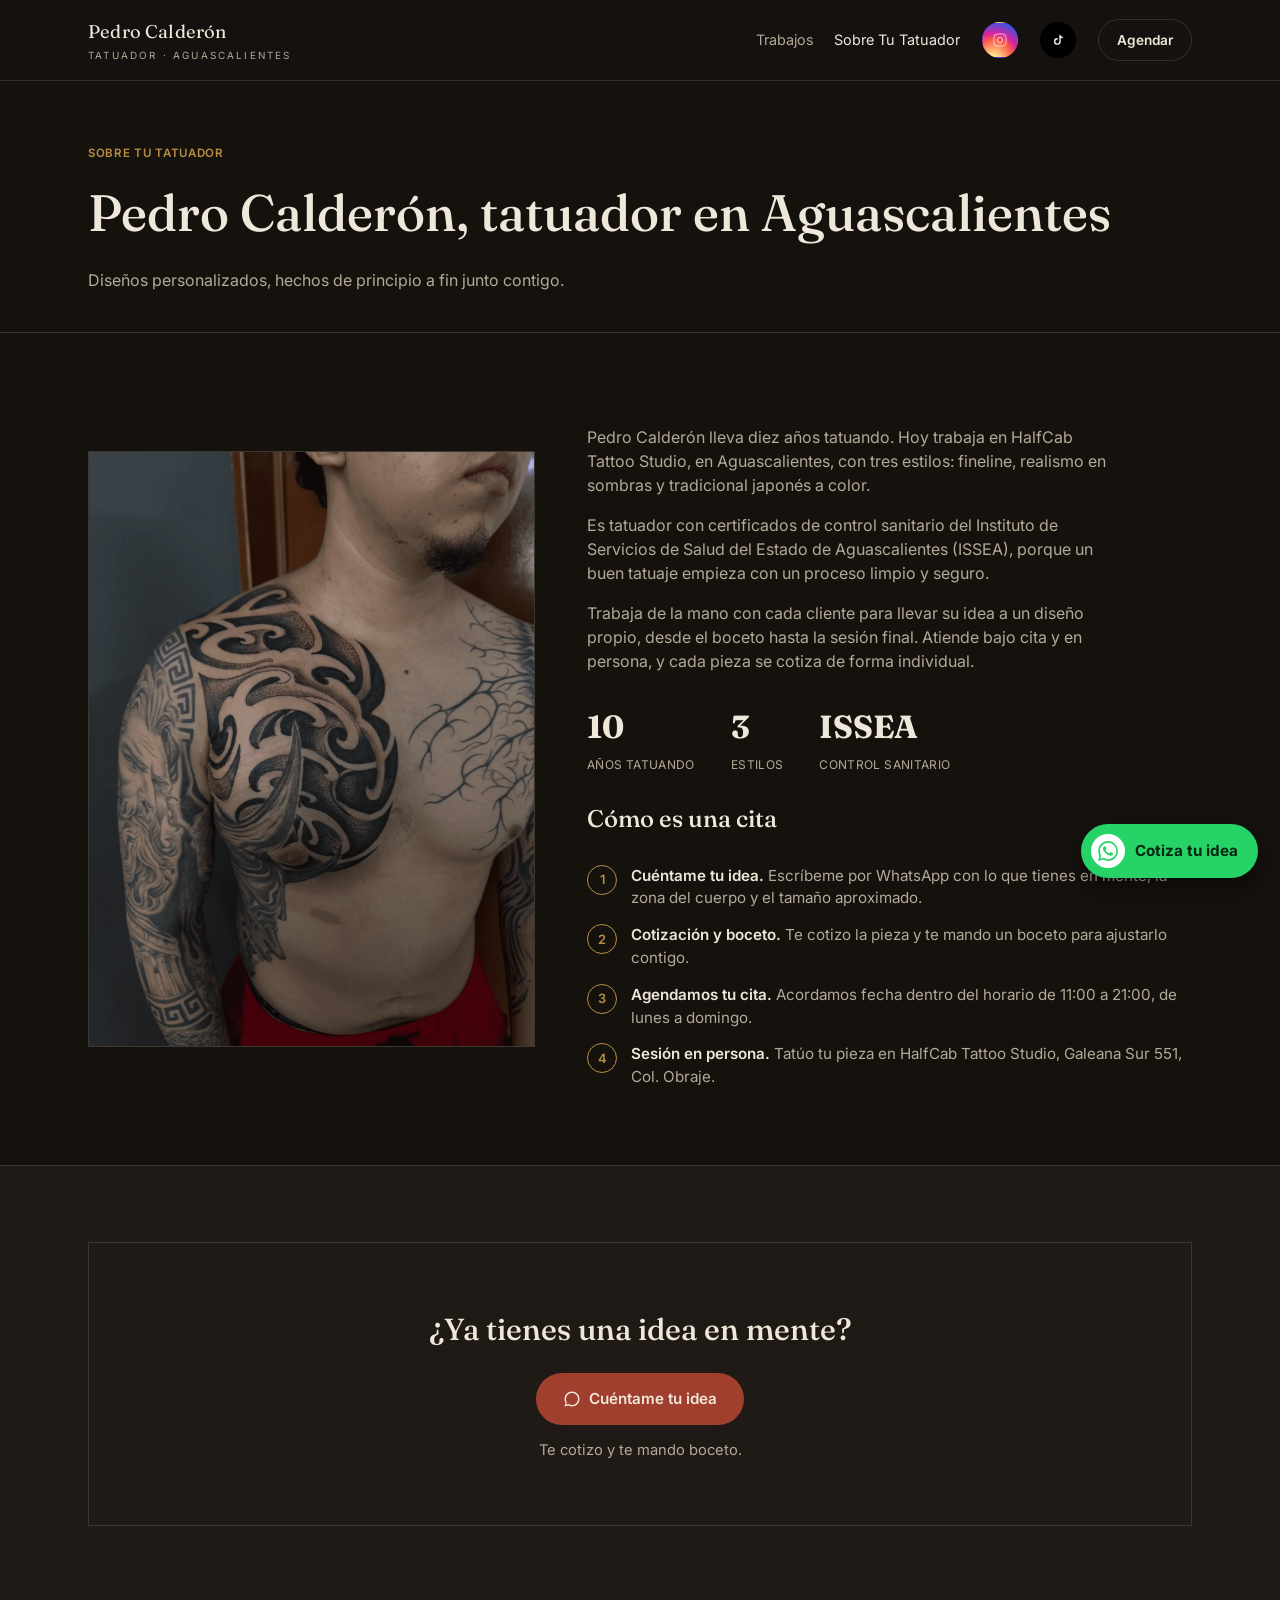
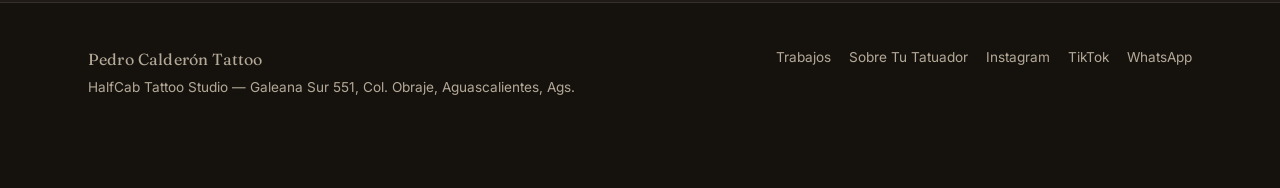
==== commit f84ddb18: "feat: botón fijo de WhatsApp en verde de la app con logo y 'Cotiza tu idea'; botón grande 'Algunos d" ====
--- a/sobre-tu-tatuador.html
+++ b/sobre-tu-tatuador.html
@@ -11,7 +11,7 @@
 <link rel="preconnect" href="https://fonts.googleapis.com">
 <link rel="preconnect" href="https://fonts.gstatic.com" crossorigin>
 <link href="https://fonts.googleapis.com/css2?family=Fraunces:ital,opsz,wght@0,9..144,400;0,9..144,500;0,9..144,600;1,9..144,500&family=Inter:wght@400;500;600;700&display=swap" rel="stylesheet">
-<link rel="stylesheet" href="style.css">
+<link rel="stylesheet" href="style.css?v=20261025f">
 
 <meta property="og:title" content="Sobre Tu Tatuador — Pedro Calderón Tattoo">
 <meta property="og:description" content="Conoce a Pedro Calderón, tatuador en HalfCab Tattoo Studio, Aguascalientes.">
@@ -132,9 +132,9 @@
   </div>
 </footer>
 
-<a class="fab" href="https://wa.me/524491995049?text=Hola%20Pedro%2C%20vi%20tu%20p%C3%A1gina%20y%20quiero%20agendar%20una%20cita" target="_blank" rel="noopener">
-  <svg width="16" height="16" viewBox="0 0 24 24" fill="currentColor"><path d="M12 2C6.48 2 2 6.48 2 12c0 1.85.5 3.58 1.36 5.08L2 22l5.1-1.34A9.94 9.94 0 0 0 12 22c5.52 0 10-4.48 10-10S17.52 2 12 2zm0 18c-1.6 0-3.1-.44-4.38-1.2l-.31-.19-3.03.8.81-2.95-.2-.3A7.94 7.94 0 0 1 4 12c0-4.41 3.59-8 8-8s8 3.59 8 8-3.59 8-8 8z"/></svg>
-  WhatsApp
+<a class="fab" href="https://wa.me/524491995049?text=Hola%20Pedro%2C%20vi%20tu%20p%C3%A1gina%20y%20quiero%20agendar%20una%20cita" target="_blank" rel="noopener" aria-label="Cotiza tu idea por WhatsApp">
+  <span class="fab-ico" aria-hidden="true"><svg viewBox="0 0 24 24" fill="currentColor"><path d="M17.472 14.382c-.297-.149-1.758-.867-2.03-.967-.273-.099-.471-.148-.67.15-.197.297-.767.966-.94 1.164-.173.199-.347.223-.644.075-.297-.15-1.255-.463-2.39-1.475-.883-.788-1.48-1.761-1.653-2.059-.173-.297-.018-.458.13-.606.134-.133.298-.347.446-.52.149-.174.198-.298.298-.497.099-.198.05-.371-.025-.52-.075-.149-.669-1.612-.916-2.207-.242-.579-.487-.5-.669-.51-.173-.008-.371-.01-.57-.01-.198 0-.52.074-.792.372-.272.297-1.04 1.016-1.04 2.479 0 1.462 1.065 2.875 1.213 3.074.149.198 2.096 3.2 5.077 4.487.709.306 1.262.489 1.694.625.712.227 1.36.195 1.871.118.571-.085 1.758-.719 2.006-1.413.248-.694.248-1.289.173-1.413-.074-.124-.272-.198-.57-.347m-5.421 7.403h-.004a9.87 9.87 0 01-5.031-1.378l-.361-.214-3.741.982.998-3.648-.235-.374a9.86 9.86 0 01-1.51-5.26c.001-5.45 4.436-9.884 9.888-9.884 2.64 0 5.122 1.03 6.988 2.898a9.825 9.825 0 012.893 6.994c-.003 5.45-4.437 9.884-9.885 9.884m8.413-18.297A11.815 11.815 0 0012.05 0C5.495 0 .16 5.335.157 11.892c0 2.096.547 4.142 1.588 5.945L.057 24l6.305-1.654a11.882 11.882 0 005.683 1.448h.005c6.554 0 11.89-5.335 11.893-11.893a11.821 11.821 0 00-3.48-8.413Z"/></svg></span>
+  Cotiza tu idea
 </a>
 
 </body>
--- a/style.css
+++ b/style.css
@@ -391,3 +391,59 @@
 
 /* El carrusel espera un instante a elegir su foto de inicio al azar (solo con JavaScript) */
 .carousel.pending .slide{opacity:0 !important;transition:none;}
+
+/* ===== Ajustes: tira compacta y galería en cuadrícula con "Ver más" ===== */
+.tiles{grid-template-columns:repeat(4,1fr);gap:12px;}
+.tile{aspect-ratio:4/5;}
+@media (max-width:700px){
+  .tiles{grid-template-columns:repeat(2,1fr);gap:8px;}
+  .tile:nth-child(n+7){display:none;}
+}
+.gallery{display:grid;column-count:auto;grid-template-columns:repeat(4,1fr);gap:12px;}
+.g-item{margin:0;aspect-ratio:3/4;}
+.g-item img,.g-item video{height:100%;object-fit:cover;}
+.g-item.more{display:none;}
+.gal-more-wrap{text-align:center;margin:32px 0 0;}
+.gal-more-wrap[hidden]{display:none;}
+@media (max-width:900px){.gallery{grid-template-columns:repeat(3,1fr);}}
+@media (max-width:600px){.gallery{grid-template-columns:repeat(2,1fr);gap:8px;}}
+
+/* Estilos: tarjetas con foto */
+.style-card{padding:0;display:flex;flex-direction:column;}
+.style-card img{width:100%;height:auto;aspect-ratio:4/5;object-fit:cover;object-position:center 30%;}
+.style-body{padding:26px 28px 30px;}
+.style-body h3{margin:0 0 10px;}
+.style-link{display:inline-block;margin-top:16px;color:var(--brass);text-decoration:none;font-size:0.9rem;font-weight:600;}
+.style-link:hover{color:var(--ink);}
+@media (max-width:860px){.style-card img{aspect-ratio:4/3;object-position:center 25%;}}
+
+/* Inicio: solo botón hacia Trabajos */
+.work-cta{padding:56px 0;text-align:center;}
+.work-cta .wrap{display:flex;justify-content:center;}
+
+/* Reseñas completas */
+.rating{margin:0 0 20px;color:var(--ink-dim);font-size:0.95rem;}
+.rating .star{color:var(--brass);font-size:1.15rem;}
+.rating b{color:var(--ink);font-size:1.15rem;}
+.reviews{grid-template-columns:1.35fr 1fr 1fr;}
+.review{display:flex;flex-direction:column;justify-content:space-between;gap:22px;padding:34px 30px;}
+.review p,.review-main p{font-family:var(--font-display);font-size:1.12rem;line-height:1.5;margin:0;color:var(--ink);}
+.review-main p{font-size:1.28rem;}
+.review footer{border:0;padding:0;display:flex;flex-direction:column;gap:2px;}
+.review footer b{color:var(--ink);font-weight:600;font-size:0.92rem;}
+.review footer span{color:var(--ink-dim);font-size:0.8rem;}
+@media (max-width:860px){.reviews{grid-template-columns:1fr;}}
+
+/* Botón fijo de WhatsApp: verde de la app, con su logo */
+.fab{background:#25D366;color:#06260f;font-weight:700;font-size:0.95rem;padding:10px 20px 10px 10px;gap:10px;box-shadow:0 10px 26px rgba(0,0,0,0.45);}
+.fab:hover{background:#3ae07a;color:#06260f;transform:translateY(-1px);}
+.fab-ico{width:34px;height:34px;border-radius:50%;background:#fff;color:#25D366;display:flex;align-items:center;justify-content:center;flex-shrink:0;}
+.fab-ico svg{width:20px;height:20px;}
+.fab:focus-visible{outline:3px solid #fff;outline-offset:3px;}
+@media (prefers-reduced-motion:no-preference){.fab{transition:background .2s ease,transform .2s ease;}}
+
+/* Botón grande hacia Trabajos */
+.btn-xl{padding:22px 54px;font-size:1.2rem;}
+.work-cta{padding:72px 0;}
+.work-cta .wrap{display:flex;justify-content:center;}
+@media (max-width:520px){.btn-xl{padding:20px 32px;font-size:1.1rem;}}
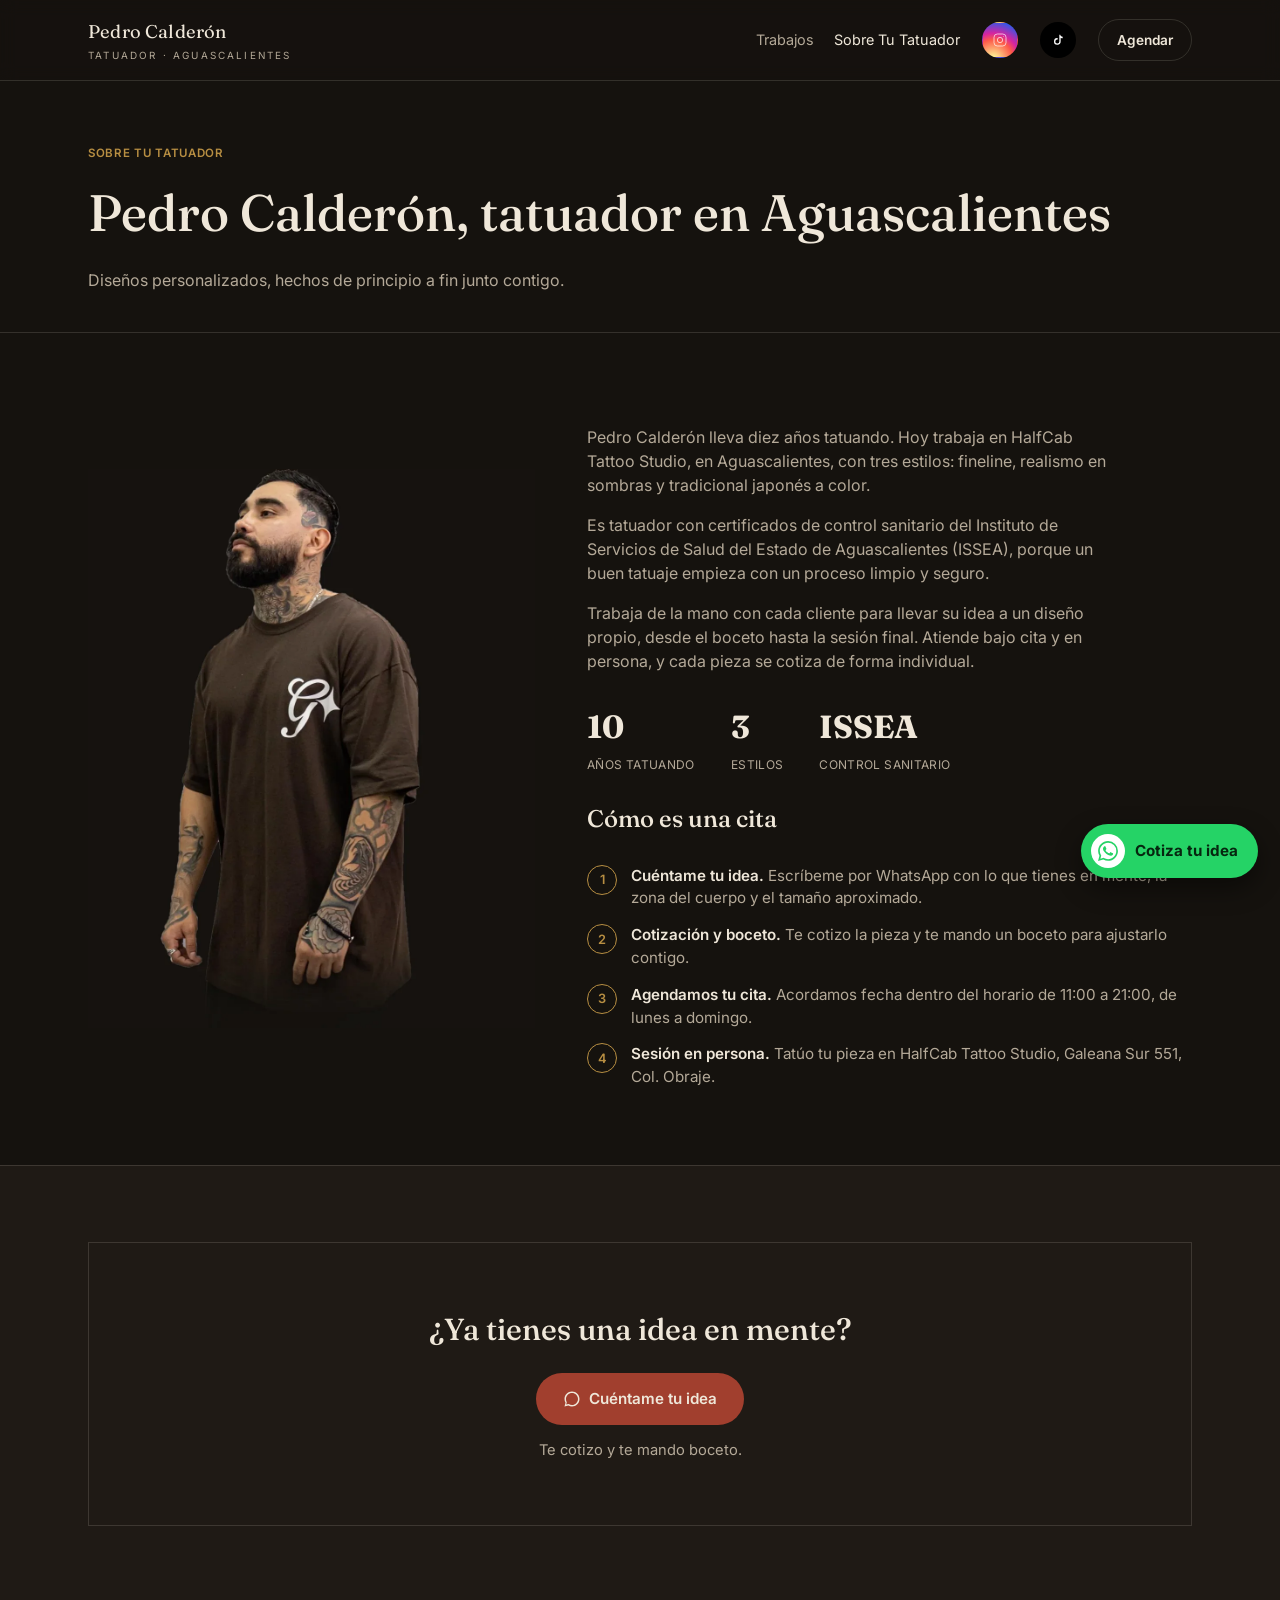
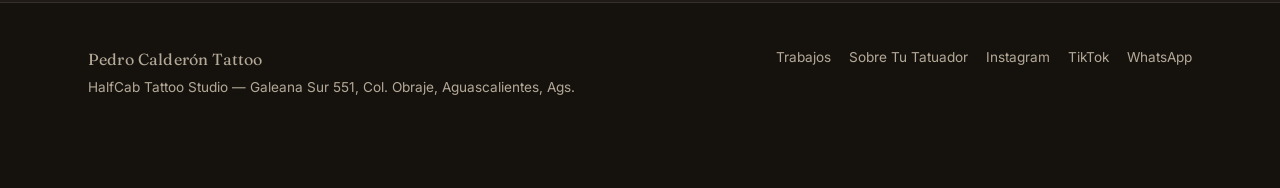
==== commit 656e6c9b: "foto de Pedro con fondo integrado en Sobre Tu Tatuador Co-Authored-By: Claude Sonnet 5.5 <noreply@an" ====
--- a/sobre-tu-tatuador.html
+++ b/sobre-tu-tatuador.html
@@ -11,11 +11,11 @@
 <link rel="preconnect" href="https://fonts.googleapis.com">
 <link rel="preconnect" href="https://fonts.gstatic.com" crossorigin>
 <link href="https://fonts.googleapis.com/css2?family=Fraunces:ital,opsz,wght@0,9..144,400;0,9..144,500;0,9..144,600;1,9..144,500&family=Inter:wght@400;500;600;700&display=swap" rel="stylesheet">
-<link rel="stylesheet" href="style.css?v=20261025f">
+<link rel="stylesheet" href="style.css?v=20261025g">
 
 <meta property="og:title" content="Sobre Tu Tatuador — Pedro Calderón Tattoo">
 <meta property="og:description" content="Conoce a Pedro Calderón, tatuador en HalfCab Tattoo Studio, Aguascalientes.">
-<meta property="og:image" content="https://pedrocalderontattoo.com.mx/gallery/tatuaje-tribal-hombro-pecho-aguascalientes.webp">
+<meta property="og:image" content="https://pedrocalderontattoo.com.mx/gallery/pedro-calderon-tatuador-aguascalientes.webp">
 <meta property="og:type" content="website">
 <meta property="og:url" content="https://pedrocalderontattoo.com.mx/sobre-tu-tatuador.html">
 <meta property="og:locale" content="es_MX">
@@ -80,7 +80,7 @@
 <section class="section">
   <div class="wrap about-grid">
     <div class="about-art">
-      <img src="gallery/tatuaje-tribal-hombro-pecho-aguascalientes.webp" alt="Tatuaje tribal blackwork en hombro y pecho, por Pedro Calderón" width="1400" height="1866" decoding="async">
+      <img src="gallery/pedro-calderon-tatuador-aguascalientes.webp" alt="Pedro Calderón, tatuador en Aguascalientes, con tatuajes en cuello y brazos" width="1024" height="1280" decoding="async">
     </div>
     <div class="about">
       <p>Pedro Calderón lleva diez años tatuando. Hoy trabaja en HalfCab Tattoo Studio, en Aguascalientes, con tres estilos: fineline, realismo en sombras y tradicional japonés a color.</p>
--- a/style.css
+++ b/style.css
@@ -197,10 +197,10 @@
   display:grid;grid-template-columns:0.85fr 1.15fr;gap:52px;align-items:center;
 }
 .about-art{
-  aspect-ratio:3/4;background:var(--bg-alt);border:1px solid var(--line);
+  aspect-ratio:4/5;background:transparent;border:0;
   overflow:hidden;
 }
-.about-art img{width:100%;height:100%;object-fit:cover;}
+.about-art img{width:100%;height:100%;object-fit:cover;object-position:top center;display:block;}
 .about p{color:var(--ink-dim);font-size:1rem;max-width:52ch;}
 .stat-row{display:flex;gap:36px;margin-top:30px;flex-wrap:wrap;}
 .stat b{display:block;font-family:var(--font-display);font-size:2rem;color:var(--ink);}
